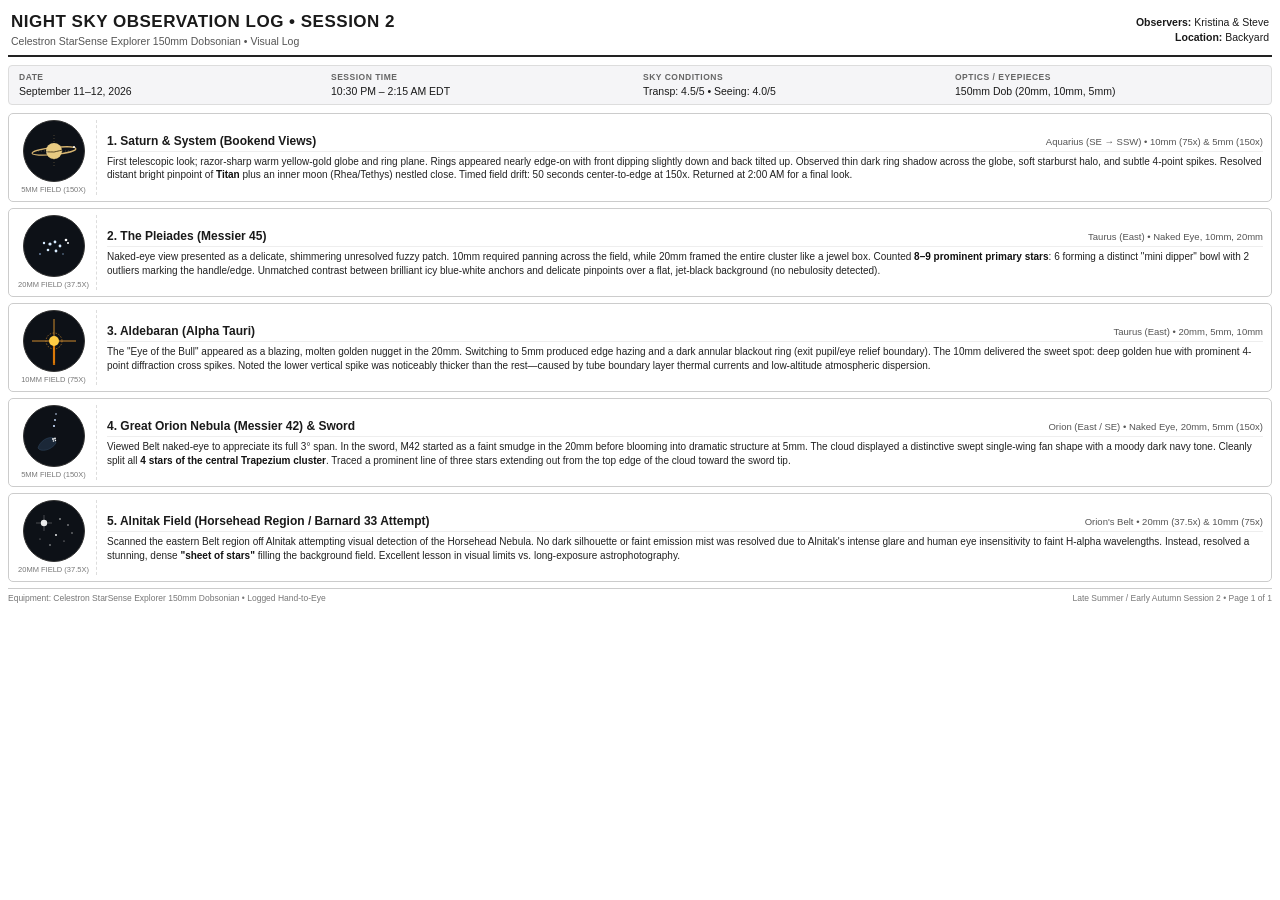
==== sat-9-12-2026.html @ 6b3dc7bc "Add session 2 stargazing observation log for September 11–12, 2026. Co-authored-by: Cursor <cursorag" ====
<!DOCTYPE html>
<html lang="en">
<head>
<meta charset="UTF-8">
<title>Backyard Stargazing Log - Session 2</title>
<style>
  @page {
    size: letter portrait;
    margin: 0.35in;
  }
  * {
    box-sizing: border-box;
  }
  body {
    font-family: -apple-system, BlinkMacSystemFont, "Segoe UI", Roboto, Helvetica, Arial, sans-serif;
    color: #1a1a1a;
    background: #fff;
    margin: 0;
    padding: 8px;
    font-size: 10.5px;
    line-height: 1.35;
  }
  .header-table {
    width: 100%;
    border-bottom: 2px solid #222;
    padding-bottom: 4px;
    margin-bottom: 8px;
  }
  .title {
    font-size: 17px;
    font-weight: 700;
    letter-spacing: 0.5px;
    text-transform: uppercase;
  }
  .subtitle {
    font-size: 10.5px;
    color: #555;
  }
  .meta-grid {
    display: grid;
    grid-template-columns: repeat(4, 1fr);
    gap: 6px;
    background: #f5f5f7;
    border: 1px solid #ddd;
    border-radius: 4px;
    padding: 6px 10px;
    margin-bottom: 8px;
  }
  .meta-item strong {
    display: block;
    font-size: 8.5px;
    text-transform: uppercase;
    color: #666;
    letter-spacing: 0.5px;
  }
  .log-entry {
    display: grid;
    grid-template-columns: 80px 1fr;
    gap: 10px;
    border: 1px solid #ccc;
    border-radius: 5px;
    padding: 6px 8px;
    margin-bottom: 6px;
    page-break-inside: avoid;
  }
  .sketch-col {
    display: flex;
    flex-direction: column;
    align-items: center;
    justify-content: center;
    border-right: 1px dashed #ddd;
    padding-right: 6px;
  }
  .sketch-circle {
    width: 62px;
    height: 62px;
    border: 1.2px solid #333;
    border-radius: 50%;
    display: flex;
    align-items: center;
    justify-content: center;
    background: #0d1117;
    position: relative;
    overflow: hidden;
  }
  .sketch-label {
    font-size: 7.5px;
    text-transform: uppercase;
    color: #777;
    margin-top: 3px;
  }
  .details-col {
    display: flex;
    flex-direction: column;
    justify-content: center;
  }
  .target-header {
    display: flex;
    justify-content: space-between;
    align-items: baseline;
    border-bottom: 1px solid #eee;
    padding-bottom: 2px;
    margin-bottom: 3px;
  }
  .target-name {
    font-size: 12px;
    font-weight: 700;
  }
  .target-specs {
    font-size: 9.5px;
    color: #555;
  }
  .notes {
    font-size: 10px;
    color: #222;
  }
  .notes strong {
    color: #111;
  }
  .footer {
    margin-top: 6px;
    border-top: 1px solid #ccc;
    padding-top: 4px;
    display: flex;
    justify-content: space-between;
    font-size: 8.5px;
    color: #777;
  }
</style>
</head>
<body>

  <table class="header-table">
    <tr>
      <td>
        <div class="title">Night Sky Observation Log &bull; Session 2</div>
        <div class="subtitle">Celestron StarSense Explorer 150mm Dobsonian &bull; Visual Log</div>
      </td>
      <td style="text-align: right;">
        <strong>Observers:</strong> Kristina &amp; Steve<br>
        <strong>Location:</strong> Backyard
      </td>
    </tr>
  </table>

  <div class="meta-grid">
    <div class="meta-item">
      <strong>Date</strong>
      September 11–12, 2026
    </div>
    <div class="meta-item">
      <strong>Session Time</strong>
      10:30 PM – 2:15 AM EDT
    </div>
    <div class="meta-item">
      <strong>Sky Conditions</strong>
      Transp: 4.5/5 &bull; Seeing: 4.0/5
    </div>
    <div class="meta-item">
      <strong>Optics / Eyepieces</strong>
      150mm Dob (20mm, 10mm, 5mm)
    </div>
  </div>

  <!-- Entry 1: Saturn -->
  <div class="log-entry">
    <div class="sketch-col">
      <div class="sketch-circle">
        <svg width="56" height="56" viewBox="0 0 56 56">
          <ellipse cx="28" cy="28" rx="22" ry="3.5" fill="none" stroke="#d4b26f" stroke-width="1.2" transform="rotate(-6 28 28)" />
          <circle cx="28" cy="28" r="8" fill="#e8cb82" />
          <path d="M 20 28 Q 28 30 36 28" stroke="#3a2e12" stroke-width="0.8" fill="none" transform="rotate(-6 28 28)" />
          <line x1="28" y1="12" x2="28" y2="44" stroke="#e8cb82" stroke-width="0.5" stroke-dasharray="1,2" opacity="0.6"/>
          <line x1="12" y1="28" x2="44" y2="28" stroke="#e8cb82" stroke-width="0.5" stroke-dasharray="1,2" opacity="0.6"/>
          <circle cx="48" cy="24" r="1" fill="#fff" />
          <circle cx="21" cy="29" r="0.6" fill="#ddd" />
        </svg>
      </div>
      <div class="sketch-label">5mm Field (150x)</div>
    </div>
    <div class="details-col">
      <div class="target-header">
        <span class="target-name">1. Saturn &amp; System (Bookend Views)</span>
        <span class="target-specs">Aquarius (SE &rarr; SSW) &bull; 10mm (75x) &amp; 5mm (150x)</span>
      </div>
      <div class="notes">
        First telescopic look; razor-sharp warm yellow-gold globe and ring plane. Rings appeared nearly edge-on with front dipping slightly down and back tilted up. Observed thin dark ring shadow across the globe, soft starburst halo, and subtle 4-point spikes. Resolved distant bright pinpoint of <strong>Titan</strong> plus an inner moon (Rhea/Tethys) nestled close. Timed field drift: 50 seconds center-to-edge at 150x. Returned at 2:00 AM for a final look.
      </div>
    </div>
  </div>

  <!-- Entry 2: Pleiades -->
  <div class="log-entry">
    <div class="sketch-col">
      <div class="sketch-circle">
        <svg width="56" height="56" viewBox="0 0 56 56">
          <circle cx="24" cy="26" r="1.6" fill="#d8ecff"/>
          <circle cx="29" cy="24" r="1.4" fill="#d8ecff"/>
          <circle cx="34" cy="28" r="1.4" fill="#d8ecff"/>
          <circle cx="30" cy="33" r="1.4" fill="#d8ecff"/>
          <circle cx="22" cy="32" r="1.3" fill="#d8ecff"/>
          <circle cx="18" cy="25" r="1.2" fill="#d8ecff"/>
          <circle cx="40" cy="22" r="1.3" fill="#ffffff"/>
          <circle cx="42" cy="25" r="1.0" fill="#ffffff"/>
          <circle cx="14" cy="36" r="0.8" fill="#aaccff"/>
          <circle cx="37" cy="36" r="0.7" fill="#88aacc"/>
        </svg>
      </div>
      <div class="sketch-label">20mm Field (37.5x)</div>
    </div>
    <div class="details-col">
      <div class="target-header">
        <span class="target-name">2. The Pleiades (Messier 45)</span>
        <span class="target-specs">Taurus (East) &bull; Naked Eye, 10mm, 20mm</span>
      </div>
      <div class="notes">
        Naked-eye view presented as a delicate, shimmering unresolved fuzzy patch. 10mm required panning across the field, while 20mm framed the entire cluster like a jewel box. Counted <strong>8–9 prominent primary stars</strong>: 6 forming a distinct "mini dipper" bowl with 2 outliers marking the handle/edge. Unmatched contrast between brilliant icy blue-white anchors and delicate pinpoints over a flat, jet-black background (no nebulosity detected).
      </div>
    </div>
  </div>

  <!-- Entry 3: Aldebaran -->
  <div class="log-entry">
    <div class="sketch-col">
      <div class="sketch-circle">
        <svg width="56" height="56" viewBox="0 0 56 56">
          <line x1="28" y1="6" x2="28" y2="50" stroke="#ffaa33" stroke-width="0.8" />
          <line x1="6" y1="28" x2="50" y2="28" stroke="#ffaa33" stroke-width="0.8" />
          <line x1="28" y1="28" x2="28" y2="52" stroke="#ff8800" stroke-width="2.2" opacity="0.75" />
          <circle cx="28" cy="28" r="5" fill="#ffcc44" />
          <circle cx="28" cy="28" r="8" fill="none" stroke="#ffaa33" stroke-width="0.5" stroke-dasharray="1.5,1.5" />
        </svg>
      </div>
      <div class="sketch-label">10mm Field (75x)</div>
    </div>
    <div class="details-col">
      <div class="target-header">
        <span class="target-name">3. Aldebaran (Alpha Tauri)</span>
        <span class="target-specs">Taurus (East) &bull; 20mm, 5mm, 10mm</span>
      </div>
      <div class="notes">
        The "Eye of the Bull" appeared as a blazing, molten golden nugget in the 20mm. Switching to 5mm produced edge hazing and a dark annular blackout ring (exit pupil/eye relief boundary). The 10mm delivered the sweet spot: deep golden hue with prominent 4-point diffraction cross spikes. Noted the lower vertical spike was noticeably thicker than the rest—caused by tube boundary layer thermal currents and low-altitude atmospheric dispersion.
      </div>
    </div>
  </div>

  <!-- Entry 4: Orion's Belt &amp; M42 -->
  <div class="log-entry">
    <div class="sketch-col">
      <div class="sketch-circle">
        <svg width="56" height="56" viewBox="0 0 56 56">
          <!-- Nebular Wing -->
          <path d="M 28 30 C 22 28, 14 33, 12 40 C 14 44, 25 43, 30 35 Z" fill="#1b2838" stroke="#2d425a" stroke-width="0.6"/>
          <!-- Trapezium -->
          <circle cx="27" cy="31" r="0.9" fill="#fff"/>
          <circle cx="29" cy="30.5" r="0.9" fill="#fff"/>
          <circle cx="27.5" cy="33" r="0.8" fill="#fff"/>
          <circle cx="29.5" cy="32.5" r="0.7" fill="#fff"/>
          <!-- 3-star line out the top (inverted scope view) -->
          <circle cx="28" cy="18" r="1.1" fill="#cce0ff"/>
          <circle cx="29" cy="12" r="0.9" fill="#cce0ff"/>
          <circle cx="30" cy="6" r="0.8" fill="#cce0ff"/>
        </svg>
      </div>
      <div class="sketch-label">5mm Field (150x)</div>
    </div>
    <div class="details-col">
      <div class="target-header">
        <span class="target-name">4. Great Orion Nebula (Messier 42) &amp; Sword</span>
        <span class="target-specs">Orion (East / SE) &bull; Naked Eye, 20mm, 5mm (150x)</span>
      </div>
      <div class="notes">
        Viewed Belt naked-eye to appreciate its full 3° span. In the sword, M42 started as a faint smudge in the 20mm before blooming into dramatic structure at 5mm. The cloud displayed a distinctive swept single-wing fan shape with a moody dark navy tone. Cleanly split all <strong>4 stars of the central Trapezium cluster</strong>. Traced a prominent line of three stars extending out from the top edge of the cloud toward the sword tip.
      </div>
    </div>
  </div>

  <!-- Entry 5: Horsehead Attempt -->
  <div class="log-entry">
    <div class="sketch-col">
      <div class="sketch-circle">
        <svg width="56" height="56" viewBox="0 0 56 56">
          <circle cx="18" cy="20" r="3.2" fill="#fff" opacity="0.9"/>
          <line x1="18" y1="12" x2="18" y2="28" stroke="#fff" stroke-width="0.5" opacity="0.5"/>
          <line x1="10" y1="20" x2="26" y2="20" stroke="#fff" stroke-width="0.5" opacity="0.5"/>
          <!-- Star field -->
          <circle cx="34" cy="16" r="0.8" fill="#ddd"/>
          <circle cx="42" cy="22" r="0.7" fill="#ddd"/>
          <circle cx="30" cy="32" r="0.9" fill="#fff"/>
          <circle cx="38" cy="38" r="0.6" fill="#bbb"/>
          <circle cx="46" cy="30" r="0.7" fill="#bbb"/>
          <circle cx="24" cy="42" r="0.7" fill="#ddd"/>
          <circle cx="14" cy="36" r="0.6" fill="#999"/>
        </svg>
      </div>
      <div class="sketch-label">20mm Field (37.5x)</div>
    </div>
    <div class="details-col">
      <div class="target-header">
        <span class="target-name">5. Alnitak Field (Horsehead Region / Barnard 33 Attempt)</span>
        <span class="target-specs">Orion's Belt &bull; 20mm (37.5x) &amp; 10mm (75x)</span>
      </div>
      <div class="notes">
        Scanned the eastern Belt region off Alnitak attempting visual detection of the Horsehead Nebula. No dark silhouette or faint emission mist was resolved due to Alnitak's intense glare and human eye insensitivity to faint H-alpha wavelengths. Instead, resolved a stunning, dense <strong>"sheet of stars"</strong> filling the background field. Excellent lesson in visual limits vs. long-exposure astrophotography.
      </div>
    </div>
  </div>

  <div class="footer">
    <span>Equipment: Celestron StarSense Explorer 150mm Dobsonian &bull; Logged Hand-to-Eye</span>
    <span>Late Summer / Early Autumn Session 2 &bull; Page 1 of 1</span>
  </div>

</body>
</html>
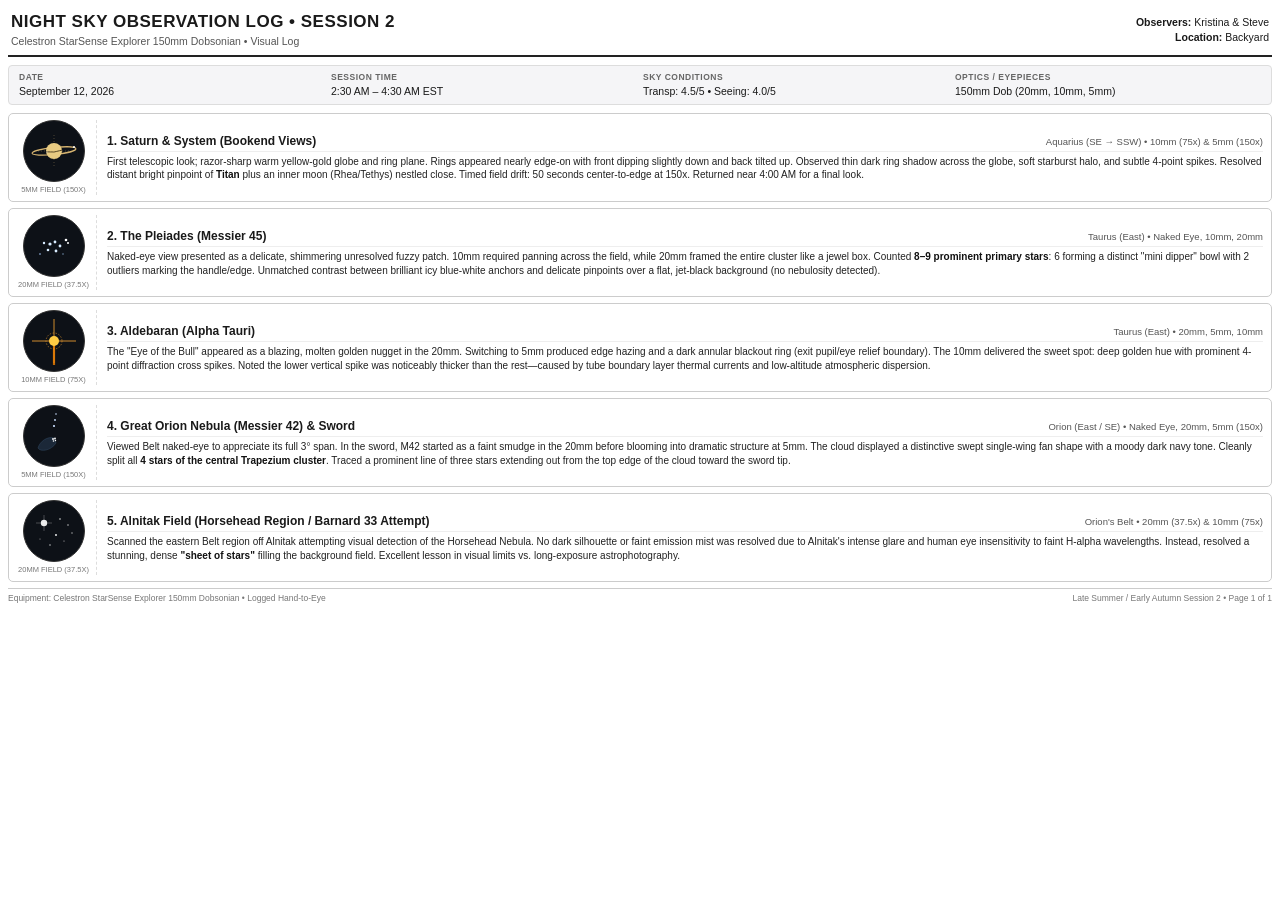
==== commit d37bc0c3: "Add Pages index and correct session observation times. Co-authored-by: Cursor <cursoragent@cursor.co" ====
--- a/sat-9-12-2026.html
+++ b/sat-9-12-2026.html
@@ -146,11 +146,11 @@
   <div class="meta-grid">
     <div class="meta-item">
       <strong>Date</strong>
-      September 11–12, 2026
+      September 12, 2026
     </div>
     <div class="meta-item">
       <strong>Session Time</strong>
-      10:30 PM – 2:15 AM EDT
+      2:30 AM – 4:30 AM EST
     </div>
     <div class="meta-item">
       <strong>Sky Conditions</strong>
@@ -184,7 +184,7 @@
         <span class="target-specs">Aquarius (SE &rarr; SSW) &bull; 10mm (75x) &amp; 5mm (150x)</span>
       </div>
       <div class="notes">
-        First telescopic look; razor-sharp warm yellow-gold globe and ring plane. Rings appeared nearly edge-on with front dipping slightly down and back tilted up. Observed thin dark ring shadow across the globe, soft starburst halo, and subtle 4-point spikes. Resolved distant bright pinpoint of <strong>Titan</strong> plus an inner moon (Rhea/Tethys) nestled close. Timed field drift: 50 seconds center-to-edge at 150x. Returned at 2:00 AM for a final look.
+        First telescopic look; razor-sharp warm yellow-gold globe and ring plane. Rings appeared nearly edge-on with front dipping slightly down and back tilted up. Observed thin dark ring shadow across the globe, soft starburst halo, and subtle 4-point spikes. Resolved distant bright pinpoint of <strong>Titan</strong> plus an inner moon (Rhea/Tethys) nestled close. Timed field drift: 50 seconds center-to-edge at 150x. Returned near 4:00 AM for a final look.
       </div>
     </div>
   </div>
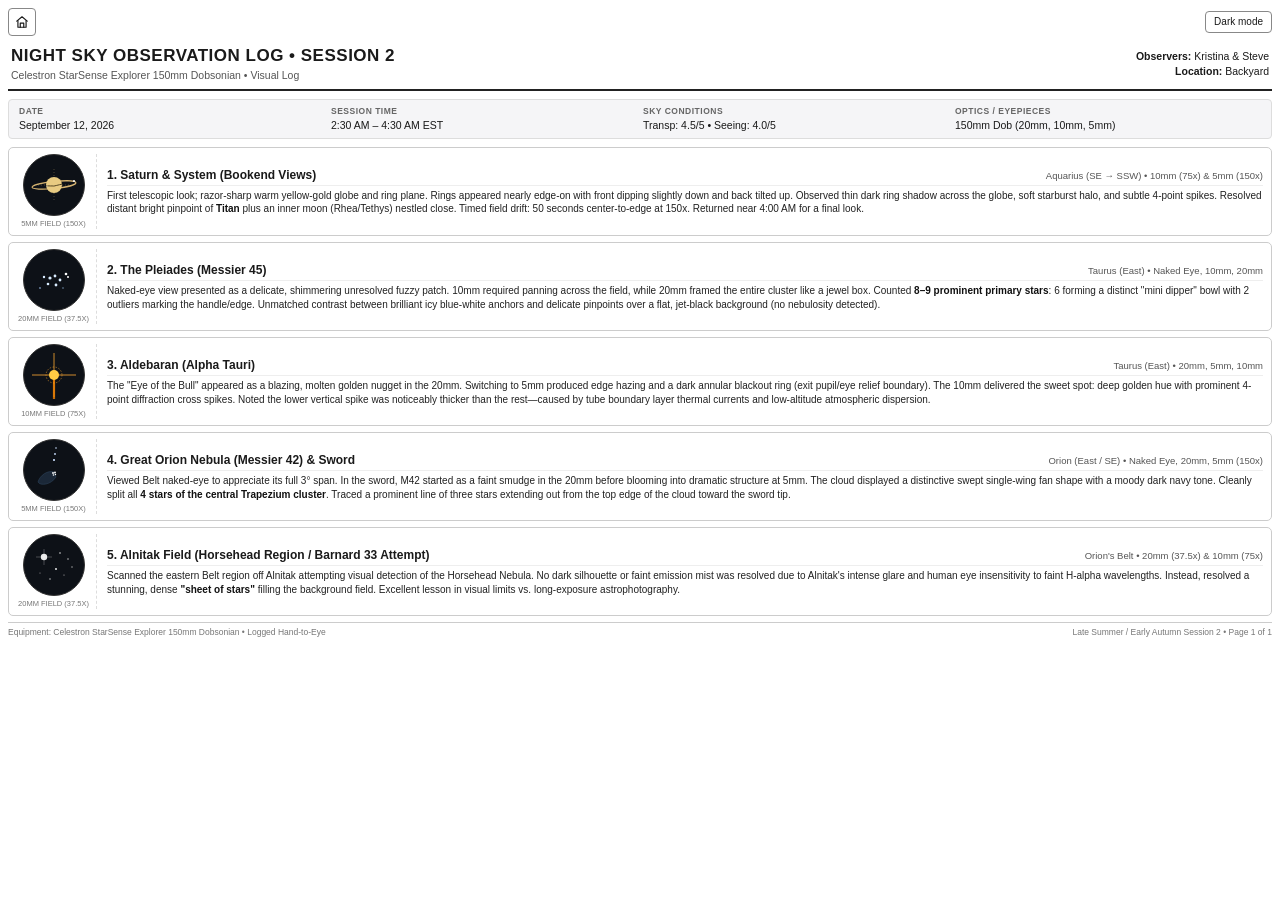
==== commit 25aae70f: "Add dark mode toggle with light-only printing and home links on logs. Co-authored-by: Cursor <cursor" ====
--- a/sat-9-12-2026.html
+++ b/sat-9-12-2026.html
@@ -2,8 +2,58 @@
 <html lang="en">
 <head>
 <meta charset="UTF-8">
+<meta name="viewport" content="width=device-width, initial-scale=1">
 <title>Backyard Stargazing Log - Session 2</title>
+<script>
+(function () {
+  try {
+    if (localStorage.getItem("stargazing-theme") === "dark") {
+      document.documentElement.setAttribute("data-theme", "dark");
+    }
+  } catch (e) {}
+})();
+</script>
 <style>
+  :root {
+    --bg: #fff;
+    --fg: #1a1a1a;
+    --muted: #555;
+    --label: #666;
+    --footer: #777;
+    --border: #ccc;
+    --border-strong: #222;
+    --hairline: #eee;
+    --meta-bg: #f5f5f7;
+    --meta-border: #ddd;
+    --notes: #222;
+    --notes-strong: #111;
+    --sketch-border: #333;
+    --sketch-bg: #0d1117;
+    --sketch-dash: #ddd;
+    --toggle-bg: #fff;
+    --toggle-border: #888;
+    --hover-bg: #fafafa;
+  }
+  [data-theme="dark"] {
+    --bg: #12151c;
+    --fg: #e8eaed;
+    --muted: #9aa0a6;
+    --label: #9aa0a6;
+    --footer: #8b9198;
+    --border: #3a404a;
+    --border-strong: #c5c9d0;
+    --hairline: #2a303a;
+    --meta-bg: #1a1f28;
+    --meta-border: #3a404a;
+    --notes: #d5d8dc;
+    --notes-strong: #f0f2f5;
+    --sketch-border: #8b9198;
+    --sketch-bg: #0d1117;
+    --sketch-dash: #3a404a;
+    --toggle-bg: #1a1f28;
+    --toggle-border: #8b9198;
+    --hover-bg: #1c222c;
+  }
   @page {
     size: letter portrait;
     margin: 0.35in;
@@ -13,16 +63,60 @@
   }
   body {
     font-family: -apple-system, BlinkMacSystemFont, "Segoe UI", Roboto, Helvetica, Arial, sans-serif;
-    color: #1a1a1a;
-    background: #fff;
+    color: var(--fg);
+    background: var(--bg);
     margin: 0;
     padding: 8px;
     font-size: 10.5px;
     line-height: 1.35;
   }
+  .theme-bar {
+    display: flex;
+    justify-content: space-between;
+    align-items: center;
+    gap: 8px;
+    margin-bottom: 6px;
+  }
+  .home-link {
+    display: inline-flex;
+    align-items: center;
+    justify-content: center;
+    width: 28px;
+    height: 28px;
+    color: var(--fg);
+    border: 1px solid var(--toggle-border);
+    border-radius: 4px;
+    background: var(--toggle-bg);
+    text-decoration: none;
+  }
+  .home-link:hover {
+    background: var(--hover-bg);
+  }
+  .home-link svg {
+    width: 14px;
+    height: 14px;
+    fill: none;
+    stroke: currentColor;
+    stroke-width: 2;
+    stroke-linecap: round;
+    stroke-linejoin: round;
+  }
+  .theme-toggle {
+    font: inherit;
+    font-size: 10px;
+    color: var(--fg);
+    background: var(--toggle-bg);
+    border: 1px solid var(--toggle-border);
+    border-radius: 4px;
+    padding: 3px 8px;
+    cursor: pointer;
+  }
+  .theme-toggle:hover {
+    background: var(--hover-bg);
+  }
   .header-table {
     width: 100%;
-    border-bottom: 2px solid #222;
+    border-bottom: 2px solid var(--border-strong);
     padding-bottom: 4px;
     margin-bottom: 8px;
   }
@@ -34,14 +128,14 @@
   }
   .subtitle {
     font-size: 10.5px;
-    color: #555;
+    color: var(--muted);
   }
   .meta-grid {
     display: grid;
     grid-template-columns: repeat(4, 1fr);
     gap: 6px;
-    background: #f5f5f7;
-    border: 1px solid #ddd;
+    background: var(--meta-bg);
+    border: 1px solid var(--meta-border);
     border-radius: 4px;
     padding: 6px 10px;
     margin-bottom: 8px;
@@ -50,14 +144,14 @@
     display: block;
     font-size: 8.5px;
     text-transform: uppercase;
-    color: #666;
+    color: var(--label);
     letter-spacing: 0.5px;
   }
   .log-entry {
     display: grid;
     grid-template-columns: 80px 1fr;
     gap: 10px;
-    border: 1px solid #ccc;
+    border: 1px solid var(--border);
     border-radius: 5px;
     padding: 6px 8px;
     margin-bottom: 6px;
@@ -68,25 +162,25 @@
     flex-direction: column;
     align-items: center;
     justify-content: center;
-    border-right: 1px dashed #ddd;
+    border-right: 1px dashed var(--sketch-dash);
     padding-right: 6px;
   }
   .sketch-circle {
     width: 62px;
     height: 62px;
-    border: 1.2px solid #333;
+    border: 1.2px solid var(--sketch-border);
     border-radius: 50%;
     display: flex;
     align-items: center;
     justify-content: center;
-    background: #0d1117;
+    background: var(--sketch-bg);
     position: relative;
     overflow: hidden;
   }
   .sketch-label {
     font-size: 7.5px;
     text-transform: uppercase;
-    color: #777;
+    color: var(--footer);
     margin-top: 3px;
   }
   .details-col {
@@ -98,7 +192,7 @@
     display: flex;
     justify-content: space-between;
     align-items: baseline;
-    border-bottom: 1px solid #eee;
+    border-bottom: 1px solid var(--hairline);
     padding-bottom: 2px;
     margin-bottom: 3px;
   }
@@ -108,27 +202,142 @@
   }
   .target-specs {
     font-size: 9.5px;
-    color: #555;
+    color: var(--muted);
   }
   .notes {
     font-size: 10px;
-    color: #222;
+    color: var(--notes);
   }
   .notes strong {
-    color: #111;
+    color: var(--notes-strong);
   }
   .footer {
     margin-top: 6px;
-    border-top: 1px solid #ccc;
+    border-top: 1px solid var(--border);
     padding-top: 4px;
     display: flex;
     justify-content: space-between;
     font-size: 8.5px;
-    color: #777;
+    color: var(--footer);
+  }
+  @media screen and (max-width: 560px) {
+    body {
+      padding: 16px;
+      font-size: 14px;
+      line-height: 1.4;
+    }
+    .theme-toggle { font-size: 11px; padding: 4px 10px; }
+    .title { font-size: 18px; }
+    .subtitle { font-size: 12px; }
+    .meta-grid {
+      grid-template-columns: 1fr;
+      gap: 8px;
+      padding: 8px 10px;
+      margin-bottom: 14px;
+    }
+    .meta-item strong { font-size: 9px; }
+    .log-entry {
+      grid-template-columns: 1fr;
+      gap: 8px;
+      padding: 12px 14px;
+      margin-bottom: 10px;
+    }
+    .sketch-col {
+      border-right: none;
+      border-bottom: 1px dashed var(--sketch-dash);
+      padding-right: 0;
+      padding-bottom: 8px;
+    }
+    .target-header {
+      flex-direction: column;
+      gap: 2px;
+      align-items: flex-start;
+    }
+    .target-name { font-size: 15px; }
+    .target-specs { font-size: 12px; }
+    .notes { font-size: 13px; }
+    .footer {
+      flex-direction: column;
+      gap: 4px;
+      font-size: 11px;
+    }
+  }
+  @media print {
+    :root, [data-theme="dark"] {
+      --bg: #fff !important;
+      --fg: #1a1a1a !important;
+      --muted: #555 !important;
+      --label: #666 !important;
+      --footer: #777 !important;
+      --border: #ccc !important;
+      --border-strong: #222 !important;
+      --hairline: #eee !important;
+      --meta-bg: #f5f5f7 !important;
+      --meta-border: #ddd !important;
+      --notes: #222 !important;
+      --notes-strong: #111 !important;
+      --sketch-border: #333 !important;
+      --sketch-bg: #0d1117 !important;
+      --sketch-dash: #ddd !important;
+    }
+    .theme-bar { display: none !important; }
+    body {
+      padding: 0;
+      font-size: 10.5px;
+      line-height: 1.35;
+      background: #fff !important;
+      color: #1a1a1a !important;
+      print-color-adjust: exact;
+      -webkit-print-color-adjust: exact;
+    }
+    .meta-grid {
+      grid-template-columns: repeat(4, 1fr);
+      background: #f5f5f7 !important;
+      border-color: #ddd !important;
+    }
+    .log-entry {
+      grid-template-columns: 80px 1fr;
+      border-color: #ccc !important;
+      background: transparent !important;
+    }
+    .sketch-col {
+      border-right: 1px dashed #ddd;
+      border-bottom: none;
+      padding-right: 6px;
+      padding-bottom: 0;
+    }
+    .sketch-circle {
+      border-color: #333 !important;
+      background: #0d1117 !important;
+    }
+    .target-header {
+      flex-direction: row;
+      align-items: baseline;
+      border-color: #eee !important;
+    }
+    .subtitle, .target-specs, .sketch-label, .footer { color: #555 !important; }
+    .notes { color: #222 !important; }
+    .notes strong { color: #111 !important; }
+    .header-table { border-color: #222 !important; }
+    .footer {
+      flex-direction: row;
+      border-color: #ccc !important;
+    }
   }
 </style>
 </head>
 <body>
+
+  <div class="theme-bar">
+    <a class="home-link" href="index.html" aria-label="Back to all logs" title="All logs">
+      <svg viewBox="0 0 24 24" aria-hidden="true">
+        <path d="M3 10.5L12 3l9 7.5" />
+        <path d="M5 9.5V21h14V9.5" />
+        <path d="M9 21v-7h6v7" />
+      </svg>
+    </a>
+    <button type="button" class="theme-toggle" id="theme-toggle" aria-pressed="false">Dark mode</button>
+  </div>
 
   <table class="header-table">
     <tr>
@@ -311,5 +520,52 @@
     <span>Late Summer / Early Autumn Session 2 &bull; Page 1 of 1</span>
   </div>
 
+<script>
+(function () {
+  var key = "stargazing-theme";
+  var root = document.documentElement;
+  var btn = document.getElementById("theme-toggle");
+  var savedTheme = null;
+
+  function isDark() {
+    return root.getAttribute("data-theme") === "dark";
+  }
+
+  function syncButton() {
+    var dark = isDark();
+    btn.textContent = dark ? "Light mode" : "Dark mode";
+    btn.setAttribute("aria-pressed", dark ? "true" : "false");
+  }
+
+  function setTheme(theme) {
+    if (theme === "dark") {
+      root.setAttribute("data-theme", "dark");
+    } else {
+      root.removeAttribute("data-theme");
+    }
+    try { localStorage.setItem(key, theme); } catch (e) {}
+    syncButton();
+  }
+
+  btn.addEventListener("click", function () {
+    setTheme(isDark() ? "light" : "dark");
+  });
+
+  window.addEventListener("beforeprint", function () {
+    savedTheme = isDark() ? "dark" : "light";
+    root.removeAttribute("data-theme");
+  });
+
+  window.addEventListener("afterprint", function () {
+    if (savedTheme === "dark") {
+      root.setAttribute("data-theme", "dark");
+    }
+    savedTheme = null;
+    syncButton();
+  });
+
+  syncButton();
+})();
+</script>
 </body>
 </html>
